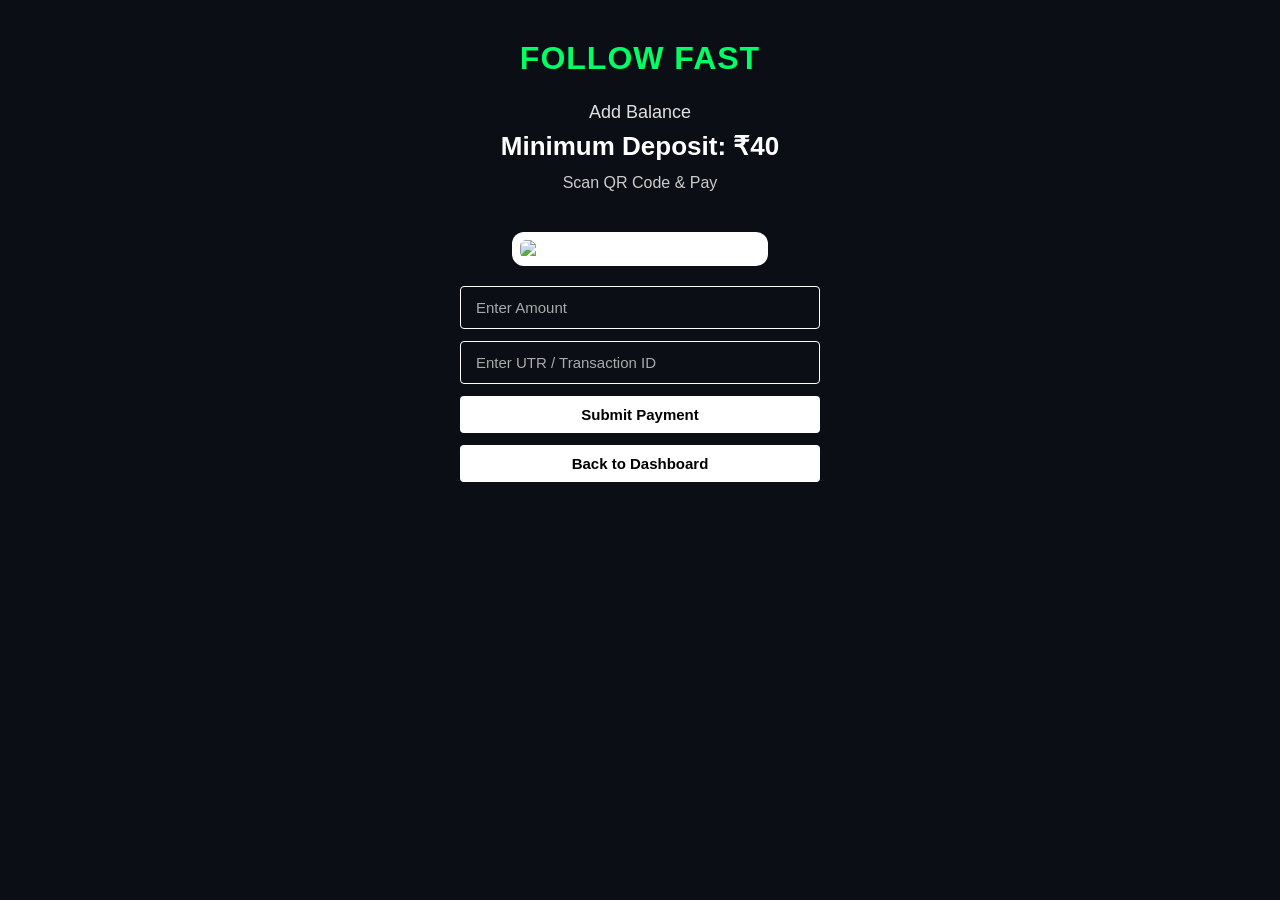
==== addbalance.html @ 1e9f38cb "Update addbalance.html" ====
<!DOCTYPE html>
<html lang="en">
<head>
  <meta charset="UTF-8">
  <meta name="viewport" content="width=device-width, initial-scale=1.0">
  <title>Add Balance - Follow Fast</title>
  <style>
    body {
      margin: 0;
      padding: 40px 20px;
      font-family: -apple-system, BlinkMacSystemFont, "Segoe UI", Roboto, Helvetica, Arial, sans-serif;
      background-color: #0b0e14;
      color: #ffffff;
      text-align: center;
    }
    .container {
      max-width: 360px;
      margin: 0 auto;
    }
    .brand-title {
      color: #00ff66;
      font-size: 32px;
      font-weight: 800;
      letter-spacing: 1px;
      margin-bottom: 25px;
    }
    .sub-title {
      font-size: 18px;
      color: #e0e0e0;
      margin-bottom: 8px;
    }
    .min-deposit {
      font-size: 26px;
      font-weight: bold;
      margin-top: 0;
      margin-bottom: 12px;
    }
    .scan-text {
      font-size: 16px;
      color: #cccccc;
      margin-bottom: 20px;
    }
    .qr-container {
      margin: 20px 0;
      background: #ffffff;
      padding: 8px;
      border-radius: 12px;
      display: inline-block;
    }
    .qr-image {
      width: 240px;
      height: auto;
      max-height: 280px;
      border-radius: 6px;
      object-fit: contain;
      display: block;
    }
    .input-box {
      width: 100%;
      padding: 12px 15px;
      margin-bottom: 12px;
      border: 1px solid #ffffff;
      border-radius: 4px;
      background: transparent;
      color: #ffffff;
      box-sizing: border-box;
      font-size: 15px;
      outline: none;
    }
    .input-box::placeholder {
      color: #aaaaaa;
    }
    .btn {
      width: 100%;
      padding: 10px;
      border: none;
      border-radius: 4px;
      background-color: #ffffff;
      color: #000000;
      font-weight: bold;
      font-size: 15px;
      cursor: pointer;
      box-sizing: border-box;
      text-decoration: none;
      display: block;
      margin-bottom: 12px;
    }
    #error-msg {
      color: #ff4d4d;
      font-size: 14px;
      font-weight: bold;
      margin-bottom: 12px;
      display: none;
    }
  </style>
</head>
<body>

  <div class="container">
    <div class="brand-title">FOLLOW FAST</div>
    <div class="sub-title">Add Balance</div>
    <div class="min-deposit">Minimum Deposit: ₹40</div>
    <div class="scan-text">Scan QR Code & Pay</div>

    <!-- Permanent Fixed QR Image -->
    <div class="qr-container">
      <img src="https://iili.io/J15Jv7p.jpg" alt="QR Code" class="qr-image">
    </div>

    <!-- Form Inputs -->
    <input type="number" id="amountInput" placeholder="Enter Amount" class="input-box">
    <input type="text" id="utrInput" placeholder="Enter UTR / Transaction ID" class="input-box">

    <!-- Red Error Message Show Box -->
    <div id="error-msg"></div>

    <!-- Action Buttons -->
    <button type="button" class="btn" onclick="processPayment()">Submit Payment</button>
    <a href="dashboard.html" class="btn">Back to Dashboard</a>
  </div>

  <script>
    function processPayment() {
      const amount = document.getElementById('amountInput').value.trim();
      const utr = document.getElementById('utrInput').value.trim();
      const errorMsg = document.getElementById('error-msg');

      if (!amount || amount < 40) {
        errorMsg.innerText = "Please enter a valid amount (Minimum ₹40).";
        errorMsg.style.display = "block";
        return;
      }

      if (!utr) {
        errorMsg.innerText = "Please enter UTR / Transaction ID.";
        errorMsg.style.display = "block";
        return;
      }

      errorMsg.innerText = "Wrong Transaction ID or Payment Not Received!";
      errorMsg.style.display = "block";
    }
  </script>

</body>
</html>
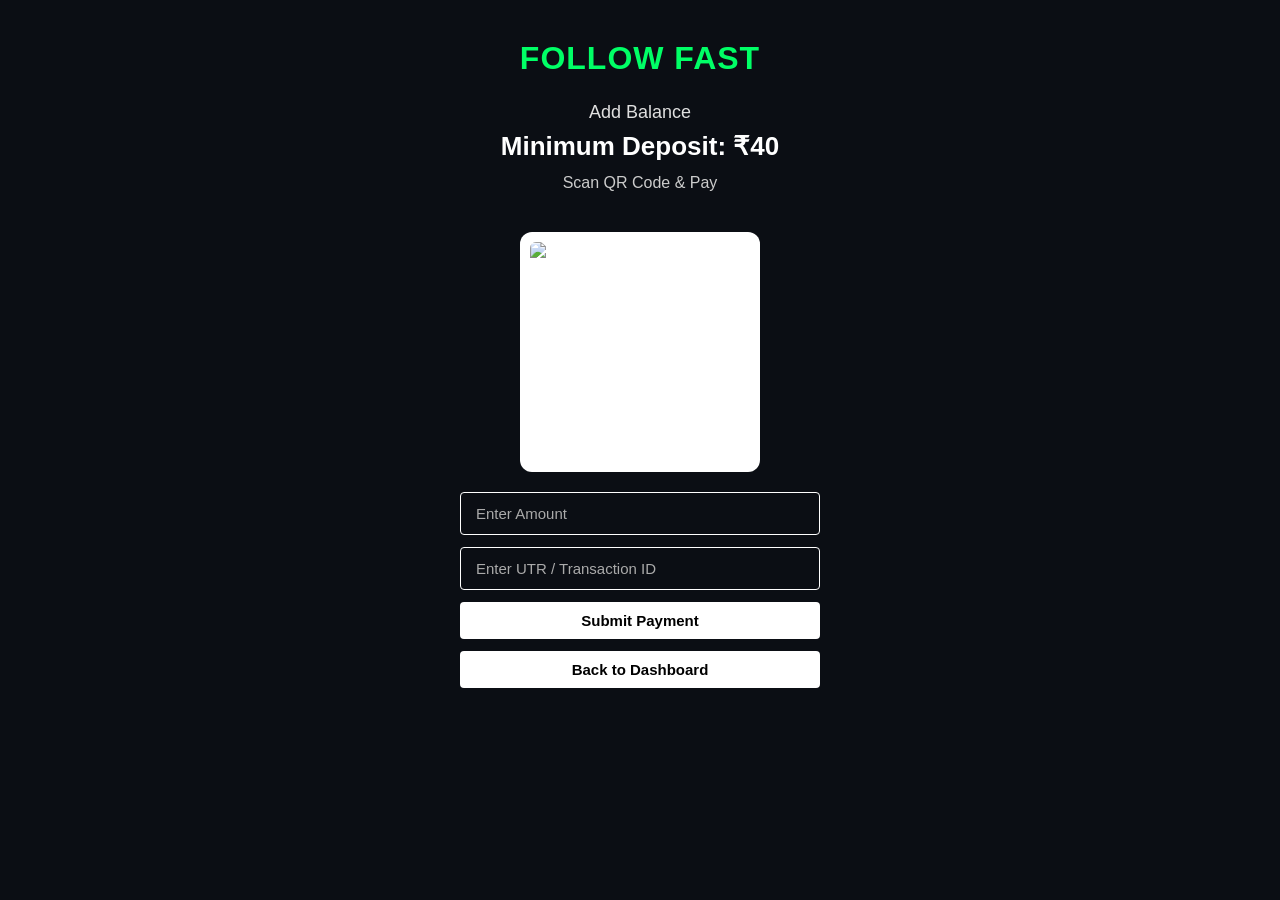
==== commit 5e5ca0b3: "Update addbalance.html" ====
--- a/addbalance.html
+++ b/addbalance.html
@@ -43,14 +43,13 @@
     .qr-container {
       margin: 20px 0;
       background: #ffffff;
-      padding: 8px;
+      padding: 10px;
       border-radius: 12px;
       display: inline-block;
     }
     .qr-image {
-      width: 240px;
-      height: auto;
-      max-height: 280px;
+      width: 220px;
+      height: 220px;
       border-radius: 6px;
       object-fit: contain;
       display: block;
@@ -102,7 +101,7 @@
     <div class="min-deposit">Minimum Deposit: ₹40</div>
     <div class="scan-text">Scan QR Code & Pay</div>
 
-    <!-- Permanent Fixed QR Image -->
+    <!-- QR Code Image -->
     <div class="qr-container">
       <img src="https://iili.io/J15Jv7p.jpg" alt="QR Code" class="qr-image">
     </div>
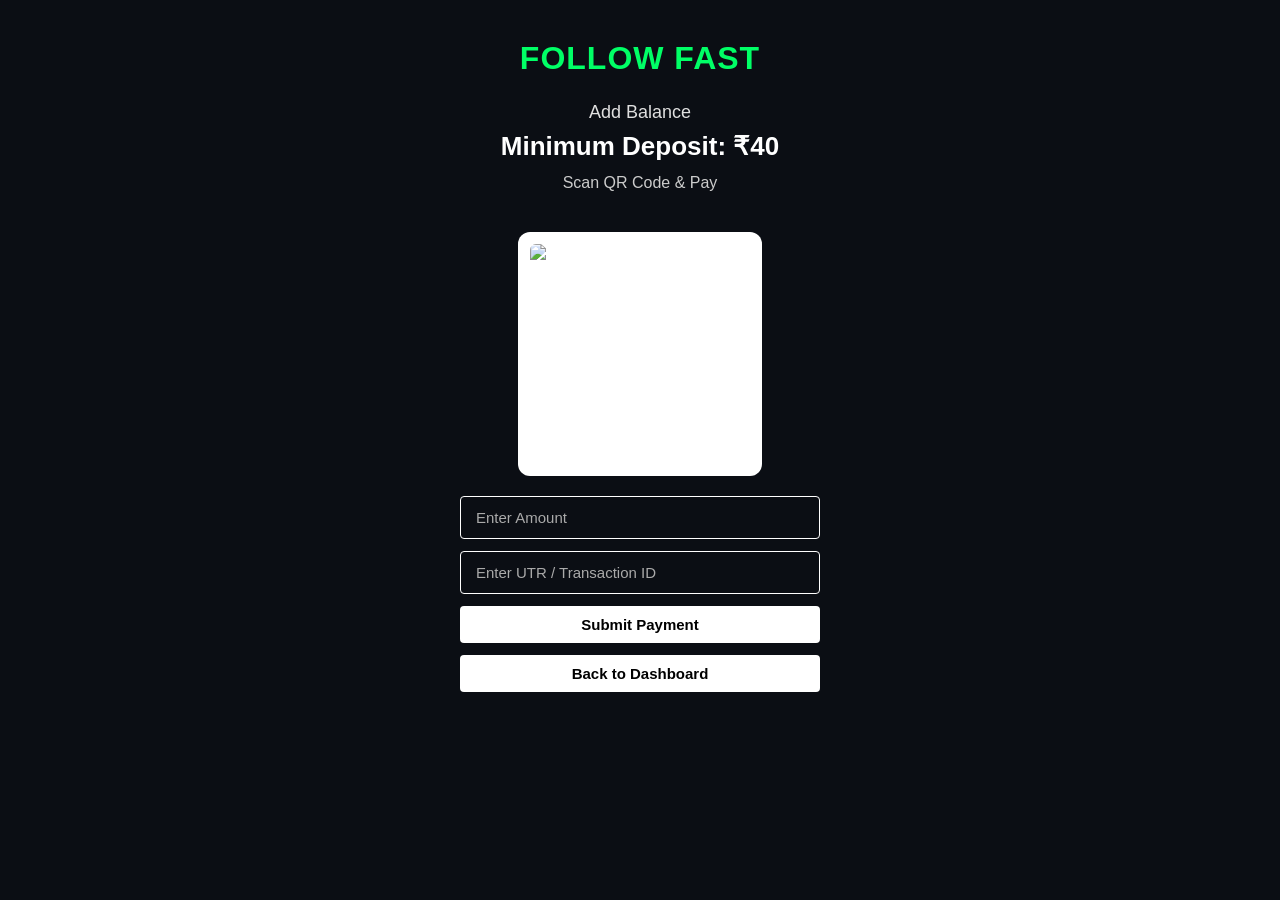
==== commit b0838a8d: "Update addbalance.html" ====
--- a/addbalance.html
+++ b/addbalance.html
@@ -43,7 +43,7 @@
     .qr-container {
       margin: 20px 0;
       background: #ffffff;
-      padding: 10px;
+      padding: 12px;
       border-radius: 12px;
       display: inline-block;
     }
@@ -101,9 +101,9 @@
     <div class="min-deposit">Minimum Deposit: ₹40</div>
     <div class="scan-text">Scan QR Code & Pay</div>
 
-    <!-- QR Code Image -->
+    <!-- Direct Auto-Generated UPI QR Code (No Broken Image Links) -->
     <div class="qr-container">
-      <img src="https://iili.io/J15Jv7p.jpg" alt="QR Code" class="qr-image">
+      <img id="upiQrCode" src="" alt="Payment QR Code" class="qr-image">
     </div>
 
     <!-- Form Inputs -->
@@ -119,6 +119,16 @@
   </div>
 
   <script>
+    // আপনার ইউপিআই আইডি এবং মার্চেন্ট নাম
+    const upiID = "akashbaidya6214@upi";
+    const merchantName = "Follow Fast";
+
+    // অটোমেটিক পারফেক্ট কিউআর কোড জেনারেটর লিংক
+    const upiString = `upi://pay?pa=${upiID}&pn=${encodeURIComponent(merchantName)}&cu=INR`;
+    const qrApiUrl = `https://api.qrserver.com/v1/create-qr-code/?size=250x250&data=${encodeURIComponent(upiString)}`;
+    
+    document.getElementById('upiQrCode').src = qrApiUrl;
+
     function processPayment() {
       const amount = document.getElementById('amountInput').value.trim();
       const utr = document.getElementById('utrInput').value.trim();
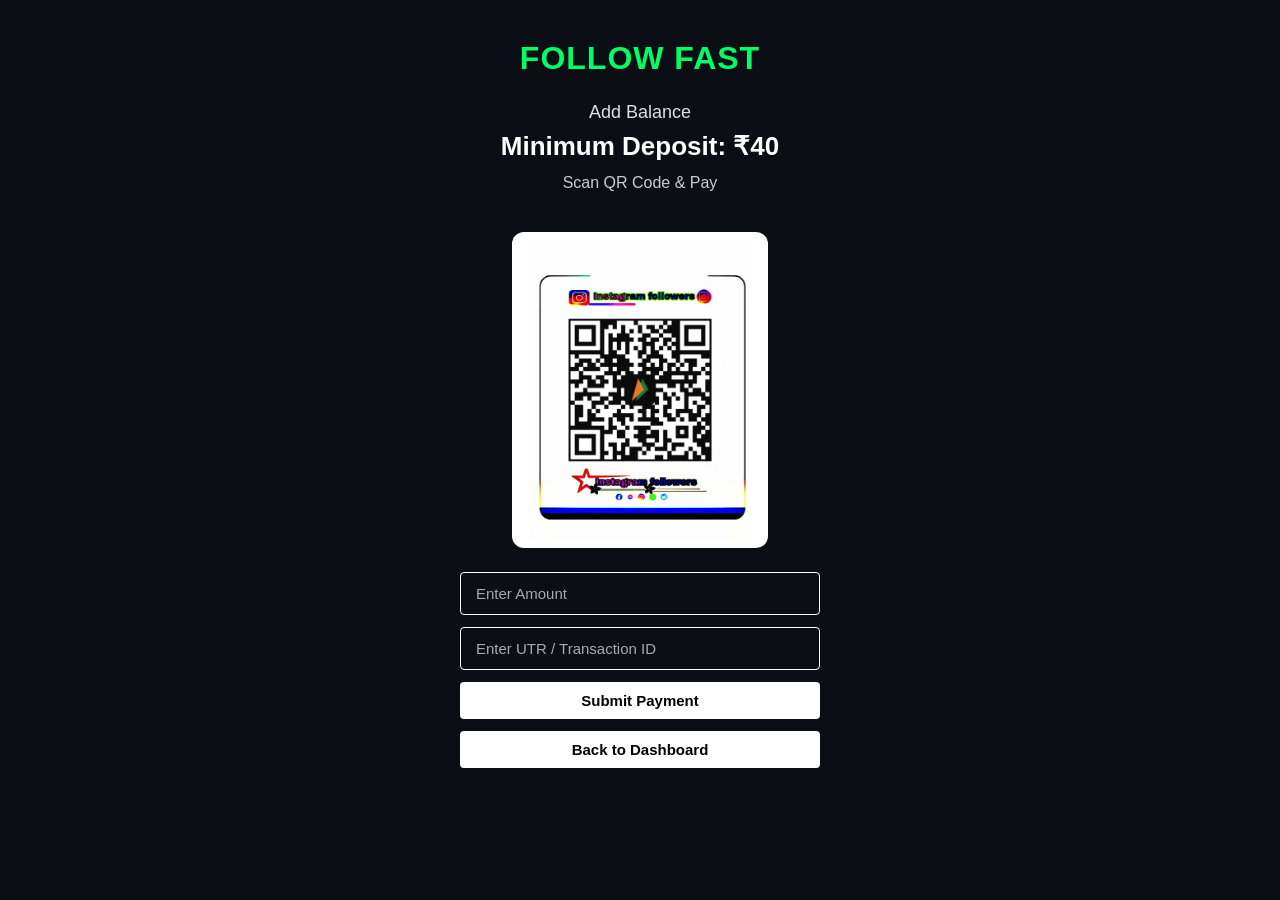
==== commit d0a4b7bd: "Update addbalance.html" ====
--- a/addbalance.html
+++ b/addbalance.html
@@ -43,13 +43,14 @@
     .qr-container {
       margin: 20px 0;
       background: #ffffff;
-      padding: 12px;
+      padding: 8px;
       border-radius: 12px;
       display: inline-block;
     }
     .qr-image {
-      width: 220px;
-      height: 220px;
+      width: 240px;
+      height: auto;
+      max-height: 300px;
       border-radius: 6px;
       object-fit: contain;
       display: block;
@@ -101,9 +102,9 @@
     <div class="min-deposit">Minimum Deposit: ₹40</div>
     <div class="scan-text">Scan QR Code & Pay</div>
 
-    <!-- Direct Auto-Generated UPI QR Code (No Broken Image Links) -->
+    <!-- Uploaded Image Name Linked Here -->
     <div class="qr-container">
-      <img id="upiQrCode" src="" alt="Payment QR Code" class="qr-image">
+      <img src="Picsart_26-10-29_11-45-42-102.jpg" alt="QR Code" class="qr-image">
     </div>
 
     <!-- Form Inputs -->
@@ -119,16 +120,6 @@
   </div>
 
   <script>
-    // আপনার ইউপিআই আইডি এবং মার্চেন্ট নাম
-    const upiID = "akashbaidya6214@upi";
-    const merchantName = "Follow Fast";
-
-    // অটোমেটিক পারফেক্ট কিউআর কোড জেনারেটর লিংক
-    const upiString = `upi://pay?pa=${upiID}&pn=${encodeURIComponent(merchantName)}&cu=INR`;
-    const qrApiUrl = `https://api.qrserver.com/v1/create-qr-code/?size=250x250&data=${encodeURIComponent(upiString)}`;
-    
-    document.getElementById('upiQrCode').src = qrApiUrl;
-
     function processPayment() {
       const amount = document.getElementById('amountInput').value.trim();
       const utr = document.getElementById('utrInput').value.trim();
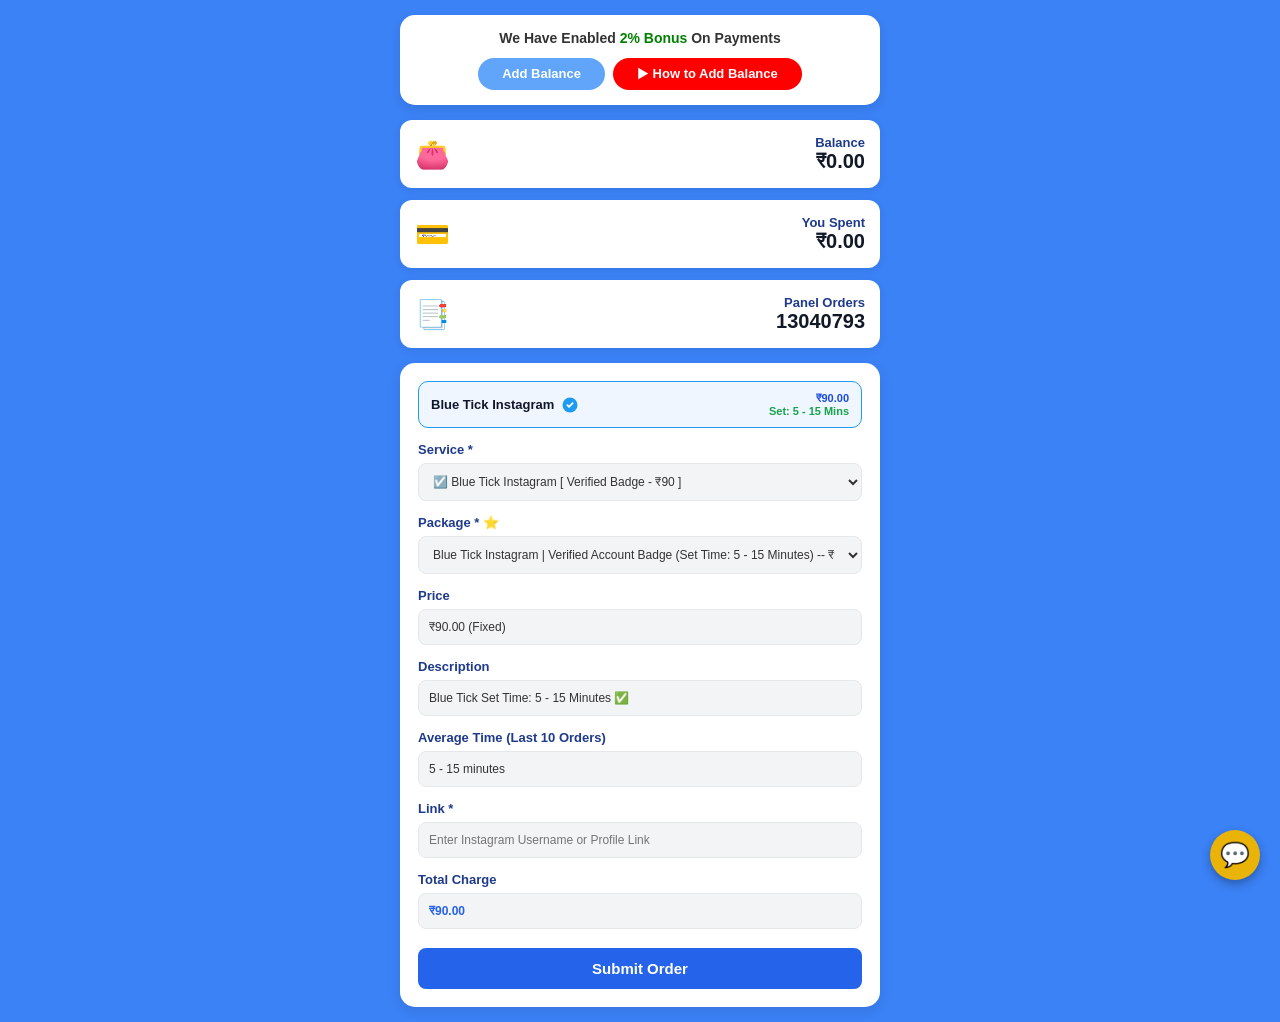
==== commit d7fe65b6: "Update addbalance.html" ====
--- a/addbalance.html
+++ b/addbalance.html
@@ -1,145 +1,452 @@
 <!DOCTYPE html>
-<html lang="en">
+<html lang="bn">
 <head>
   <meta charset="UTF-8">
   <meta name="viewport" content="width=device-width, initial-scale=1.0">
-  <title>Add Balance - Follow Fast</title>
+  <title>Follow Fast - Dashboard</title>
   <style>
+    * {
+      margin: 0;
+      padding: 0;
+      box-sizing: border-box;
+      font-family: Arial, sans-serif;
+    }
+
     body {
-      margin: 0;
-      padding: 40px 20px;
-      font-family: -apple-system, BlinkMacSystemFont, "Segoe UI", Roboto, Helvetica, Arial, sans-serif;
-      background-color: #0b0e14;
-      color: #ffffff;
+      background-color: #3b82f6;
+      padding: 15px;
+      color: #333;
+    }
+
+    .container {
+      max-width: 480px;
+      margin: 0 auto;
+    }
+
+    /* Top Banner Card */
+    .banner-card {
+      background: #ffffff;
+      padding: 15px;
+      border-radius: 15px;
       text-align: center;
-    }
-    .container {
-      max-width: 360px;
-      margin: 0 auto;
-    }
-    .brand-title {
-      color: #00ff66;
-      font-size: 32px;
-      font-weight: 800;
-      letter-spacing: 1px;
-      margin-bottom: 25px;
-    }
-    .sub-title {
-      font-size: 18px;
-      color: #e0e0e0;
-      margin-bottom: 8px;
-    }
-    .min-deposit {
-      font-size: 26px;
-      font-weight: bold;
-      margin-top: 0;
+      margin-bottom: 15px;
+      box-shadow: 0 4px 10px rgba(0,0,0,0.1);
+    }
+
+    .banner-card h4 {
+      font-size: 14px;
       margin-bottom: 12px;
     }
-    .scan-text {
-      font-size: 16px;
-      color: #cccccc;
-      margin-bottom: 20px;
-    }
-    .qr-container {
-      margin: 20px 0;
+
+    .btn-group {
+      display: flex;
+      justify-content: center;
+    }
+
+    .top-btn {
+      background: #60a5fa;
+      color: white;
+      text-decoration: none;
+      padding: 8px 24px;
+      border-radius: 20px;
+      font-size: 13px;
+      font-weight: bold;
+    }
+
+    /* Info Cards */
+    .info-card {
       background: #ffffff;
-      padding: 8px;
+      padding: 15px;
       border-radius: 12px;
-      display: inline-block;
-    }
-    .qr-image {
-      width: 240px;
-      height: auto;
-      max-height: 300px;
-      border-radius: 6px;
-      object-fit: contain;
+      margin-bottom: 12px;
+      display: flex;
+      justify-content: space-between;
+      align-items: center;
+      box-shadow: 0 2px 8px rgba(0,0,0,0.08);
+    }
+
+    .info-card .icon {
+      font-size: 28px;
+    }
+
+    .info-card .details {
+      text-align: right;
+    }
+
+    .info-card .details p {
+      font-size: 13px;
+      color: #1e3a8a;
+      font-weight: bold;
+    }
+
+    .info-card .details h2 {
+      font-size: 20px;
+      color: #111827;
+    }
+
+    /* Blue Tick Highlight Box */
+    .bluetick-quick-box {
+      display: flex;
+      align-items: center;
+      justify-content: space-between;
+      background: #eff6ff;
+      border: 1.5px solid #1d9bf0;
+      border-radius: 10px;
+      padding: 10px 12px;
+      margin-bottom: 14px;
+      cursor: pointer;
+    }
+
+    .bluetick-left {
+      display: flex;
+      align-items: center;
+      gap: 7px;
+      font-size: 13px;
+      font-weight: bold;
+      color: #0f172a;
+    }
+
+    .bluetick-svg {
+      width: 18px;
+      height: 18px;
+      flex-shrink: 0;
+    }
+
+    .bluetick-meta {
+      text-align: right;
+      font-size: 11px;
+      font-weight: bold;
+      color: #1d4ed8;
+    }
+
+    /* Main Order Card */
+    .order-box {
+      background: #ffffff;
+      padding: 18px;
+      border-radius: 15px;
+      box-shadow: 0 4px 12px rgba(0,0,0,0.1);
+      margin-top: 15px;
+    }
+
+    .form-group {
+      margin-bottom: 14px;
+    }
+
+    .form-group label {
       display: block;
-    }
-    .input-box {
-      width: 100%;
-      padding: 12px 15px;
-      margin-bottom: 12px;
-      border: 1px solid #ffffff;
-      border-radius: 4px;
-      background: transparent;
-      color: #ffffff;
-      box-sizing: border-box;
-      font-size: 15px;
-      outline: none;
-    }
-    .input-box::placeholder {
-      color: #aaaaaa;
-    }
-    .btn {
+      font-size: 13px;
+      font-weight: bold;
+      color: #1e3a8a;
+      margin-bottom: 6px;
+    }
+
+    .form-group input, .form-group select, .form-group textarea {
       width: 100%;
       padding: 10px;
+      border: 1px solid #e5e7eb;
+      background: #f3f4f6;
+      border-radius: 8px;
+      font-size: 12px;
+      outline: none;
+      color: #333;
+    }
+
+    .submit-btn {
+      width: 100%;
+      background: #2563eb;
+      color: white;
       border: none;
-      border-radius: 4px;
-      background-color: #ffffff;
-      color: #000000;
+      padding: 12px;
+      border-radius: 8px;
       font-weight: bold;
       font-size: 15px;
       cursor: pointer;
-      box-sizing: border-box;
+      margin-top: 5px;
+    }
+
+    .whatsapp-float {
+      position: fixed;
+      bottom: 20px;
+      right: 20px;
+      background: #eab308;
+      width: 50px;
+      height: 50px;
+      border-radius: 50%;
+      display: flex;
+      align-items: center;
+      justify-content: center;
+      font-size: 24px;
+      box-shadow: 0 4px 10px rgba(0,0,0,0.3);
       text-decoration: none;
-      display: block;
-      margin-bottom: 12px;
-    }
-    #error-msg {
-      color: #ff4d4d;
-      font-size: 14px;
-      font-weight: bold;
-      margin-bottom: 12px;
-      display: none;
     }
   </style>
 </head>
 <body>
 
   <div class="container">
-    <div class="brand-title">FOLLOW FAST</div>
-    <div class="sub-title">Add Balance</div>
-    <div class="min-deposit">Minimum Deposit: ₹40</div>
-    <div class="scan-text">Scan QR Code & Pay</div>
-
-    <!-- Uploaded Image Name Linked Here -->
-    <div class="qr-container">
-      <img src="Picsart_26-10-29_11-45-42-102.jpg" alt="QR Code" class="qr-image">
+    
+    <!-- Header Bonus Banner -->
+    <div class="banner-card">
+      <h4>We Have Enabled <span style="color: green;">2% Bonus</span> On Payments</h4>
+      <div class="btn-group" style="display: flex; gap: 8px; justify-content: center; flex-wrap: wrap;">
+        <a href="addbalance.html" class="top-btn">Add Balance</a>
+        <a href="https://youtube.com/shorts/wUjOodaSC9I?si=Buo82z5V7THWX-mg" target="_blank" class="top-btn" style="background-color: #ff0000;">▶ How to Add Balance</a>
+      </div>
     </div>
 
-    <!-- Form Inputs -->
-    <input type="number" id="amountInput" placeholder="Enter Amount" class="input-box">
-    <input type="text" id="utrInput" placeholder="Enter UTR / Transaction ID" class="input-box">
-
-    <!-- Red Error Message Show Box -->
-    <div id="error-msg"></div>
-
-    <!-- Action Buttons -->
-    <button type="button" class="btn" onclick="processPayment()">Submit Payment</button>
-    <a href="dashboard.html" class="btn">Back to Dashboard</a>
+    <!-- Balance & Stats Cards -->
+    <div class="info-card">
+      <div class="icon">👛</div>
+      <div class="details">
+        <p>Balance</p>
+        <h2 id="user-balance">₹0.00</h2>
+      </div>
+    </div>
+
+    <div class="info-card">
+      <div class="icon">💳</div>
+      <div class="details">
+        <p>You Spent</p>
+        <h2 id="user-spent">₹0.00</h2>
+      </div>
+    </div>
+
+    <div class="info-card">
+      <div class="icon">📑</div>
+      <div class="details">
+        <p>Panel Orders</p>
+        <h2>13040793</h2>
+      </div>
+    </div>
+
+    <!-- Order Form -->
+    <div class="order-box">
+
+      <!-- Blue Tick Instagram Badge Box (Click to select Blue Tick) -->
+      <div class="bluetick-quick-box" onclick="selectBlueTick()">
+        <div class="bluetick-left">
+          <span>Blue Tick Instagram</span>
+          <svg class="bluetick-svg" viewBox="0 0 24 24" aria-hidden="true">
+            <circle cx="12" cy="12" r="10" fill="#1d9bf0"></circle>
+            <path d="M8.5 12.3l2.2 2.2 4.8-5" fill="none" stroke="#ffffff" stroke-width="2.4" stroke-linecap="round" stroke-linejoin="round"></path>
+          </svg>
+        </div>
+        <div class="bluetick-meta">
+          <div>₹90.00</div>
+          <div style="color: #16a34a;">Set: 5 - 15 Mins</div>
+        </div>
+      </div>
+      
+      <!-- Category/Service Selection -->
+      <div class="form-group">
+        <label>Service *</label>
+        <select id="categorySelect" onchange="updatePackages()">
+          <option value="ig_bluetick">☑️ Blue Tick Instagram [ Verified Badge - ₹90 ]</option>
+          <option value="ig_indian">📷 Instagram Followers [ 🇮🇳 100% Indian Permanent - Special Offer ]</option>
+          <option value="ig_views">📷 Instagram Views [ Fast Working ] updated</option>
+          <option value="ig_likes">📷 Instagram Likes [ Cheapest ] NEW</option>
+          <option value="yt_subscribers">▶️ YouTube Subscribers [ High Speed - Best Offer ]</option>
+          <option value="yt_views">▶️ YouTube Views & Likes</option>
+          <option value="fb_services">📘 Facebook Followers & Likes</option>
+        </select>
+      </div>
+
+      <!-- Package Selection -->
+      <div class="form-group">
+        <label>Package * ⭐</label>
+        <select id="packageSelect" onchange="calculatePrice()">
+          <!-- Dynamic Options Will Appear Here -->
+        </select>
+      </div>
+
+      <!-- Price Rate -->
+      <div class="form-group">
+        <label>Price</label>
+        <input type="text" id="priceRate" readonly>
+      </div>
+
+      <!-- Description -->
+      <div class="form-group">
+        <label>Description</label>
+        <input type="text" id="serviceDesc" readonly value="Start - Instant - High Speed ⚡">
+      </div>
+
+      <!-- Average Time -->
+      <div class="form-group">
+        <label>Average Time (Last 10 Orders)</label>
+        <input type="text" id="avgTimeInput" value="5 - 15 minutes" readonly>
+      </div>
+
+      <!-- Target Link Input -->
+      <div class="form-group">
+        <label>Link *</label>
+        <input type="text" id="targetLink" placeholder="Account / Post / Channel Link Must be Public">
+      </div>
+
+      <!-- Quantity Input (Automatically hidden for Blue Tick Instagram) -->
+      <div class="form-group" id="quantityGroup">
+        <label>Quantity *</label>
+        <input type="number" id="quantityInput" placeholder="Enter Quantity" min="10" oninput="calculatePrice()">
+        <small style="font-size: 10px; color: #666; display: block; margin-top: 3px;">Min: 10 - Max: 1000000</small>
+      </div>
+
+      <!-- Total Charge Output -->
+      <div class="form-group">
+        <label>Total Charge</label>
+        <input type="text" id="totalCharge" value="₹90.00" readonly style="font-weight: bold; color: #2563eb;">
+      </div>
+
+      <button class="submit-btn" onclick="placeOrder()">Submit Order</button>
+
+    </div>
+
   </div>
 
+  <a href="https://wa.me/919748586056" class="whatsapp-float" target="_blank">💬</a>
+
   <script>
-    function processPayment() {
-      const amount = document.getElementById('amountInput').value.trim();
-      const utr = document.getElementById('utrInput').value.trim();
-      const errorMsg = document.getElementById('error-msg');
-
-      if (!amount || amount < 40) {
-        errorMsg.innerText = "Please enter a valid amount (Minimum ₹40).";
-        errorMsg.style.display = "block";
+    let userData = JSON.parse(localStorage.getItem("smm_user")) || { name: "User", balance: 0.00, spent: 0.00 };
+    let orderHistory = JSON.parse(localStorage.getItem("smm_orders")) || [];
+
+    const serviceData = {
+      ig_bluetick: [
+        { id: "9001", name: "Blue Tick Instagram | Verified Account Badge (Set Time: 5 - 15 Minutes)", rate: 90.00 }
+      ],
+      ig_indian: [
+        { id: "3968", name: "ID:3968 Instagram Followers | Max 10K | Premium Indian 🇮🇳 | Permanent", rate: 20.00 },
+        { id: "3969", name: "ID:3969 Instagram Followers | Max 50K | Real Indian 🇮🇳 | Non Drop", rate: 20.00 }
+      ],
+      ig_views: [
+        { id: "2901", name: "ID:2901 Instagram Video Views | Instant | Ultrafast ⚡", rate: 0.24 },
+        { id: "2489", name: "ID:2489 Instagram Video Views | All Link | Instant ⚡🔥", rate: 0.24 }
+      ],
+      ig_likes: [
+        { id: "7682", name: "ID:7682 IG Likes | HQ Quality | Non Drop | Instant", rate: 4.15 },
+        { id: "3293", name: "ID:3293 Instagram Likes | Max 5M | 100K+/Day", rate: 4.63 }
+      ],
+      yt_subscribers: [
+        { id: "5002", name: "ID:5002 YouTube Subscribers | Non Drop | Real Active Accounts | Speed 500-1K/Day", rate: 25.00 },
+        { id: "5005", name: "ID:5005 YouTube Subscribers | Instant Start | 100% Refill Guaranteed", rate: 25.00 }
+      ],
+      yt_views: [
+        { id: "5001", name: "ID:5001 YouTube Views | High Retention | Speed 10K/Day", rate: 50.00 },
+        { id: "5003", name: "ID:5003 YouTube Likes | Instant Start | Non Drop", rate: 30.00 }
+      ],
+      fb_services: [
+        { id: "6001", name: "ID:6001 Facebook Profile / Page Followers | Real Indian Accounts", rate: 35.00 },
+        { id: "6002", name: "ID:6002 Facebook Post Likes | Instant Start", rate: 20.00 }
+      ]
+    };
+
+    function selectBlueTick() {
+      document.getElementById("categorySelect").value = "ig_bluetick";
+      updatePackages();
+    }
+
+    function updateDashboardUI() {
+      document.getElementById("user-balance").innerText = `₹${(userData.balance || 0).toFixed(2)}`;
+      document.getElementById("user-spent").innerText = `₹${(userData.spent || 0).toFixed(2)}`;
+    }
+
+    function updatePackages() {
+      const category = document.getElementById("categorySelect").value;
+      const packageSelect = document.getElementById("packageSelect");
+      const quantityGroup = document.getElementById("quantityGroup");
+      const avgTimeInput = document.getElementById("avgTimeInput");
+      const serviceDesc = document.getElementById("serviceDesc");
+      const targetLink = document.getElementById("targetLink");
+      
+      packageSelect.innerHTML = "";
+      
+      if (serviceData[category]) {
+        serviceData[category].forEach(pkg => {
+          const option = document.createElement("option");
+          option.value = pkg.rate;
+          option.setAttribute("data-name", pkg.name);
+          if (category === "ig_bluetick") {
+            option.textContent = `${pkg.name} -- ₹${pkg.rate.toFixed(2)}`;
+          } else {
+            option.textContent = `${pkg.name} -- ₹${pkg.rate.toFixed(2)} per 1000`;
+          }
+          packageSelect.appendChild(option);
+        });
+      }
+
+      if (category === "ig_bluetick") {
+        quantityGroup.style.display = "none";
+        avgTimeInput.value = "5 - 15 minutes";
+        serviceDesc.value = "Blue Tick Set Time: 5 - 15 Minutes ✅";
+        targetLink.placeholder = "Enter Instagram Username or Profile Link";
+      } else {
+        quantityGroup.style.display = "block";
+        avgTimeInput.value = "10 minutes";
+        serviceDesc.value = "Start - Instant - High Speed ⚡";
+        targetLink.placeholder = "Account / Post / Channel Link Must be Public";
+      }
+
+      calculatePrice();
+    }
+
+    function calculatePrice() {
+      const category = document.getElementById("categorySelect").value;
+      const packageSelect = document.getElementById("packageSelect");
+      const rate = parseFloat(packageSelect.value) || 0;
+
+      if (category === "ig_bluetick") {
+        document.getElementById("priceRate").value = `₹${rate.toFixed(2)} (Fixed)`;
+        document.getElementById("totalCharge").value = `₹${rate.toFixed(2)}`;
         return;
       }
 
-      if (!utr) {
-        errorMsg.innerText = "Please enter UTR / Transaction ID.";
-        errorMsg.style.display = "block";
-        return;
+      const qty = parseInt(document.getElementById("quantityInput").value) || 0;
+      document.getElementById("priceRate").value = `₹${rate.toFixed(2)} per 1000`;
+      
+      const total = (rate * qty) / 1000;
+      document.getElementById("totalCharge").value = `₹${total.toFixed(2)}`;
+    }
+
+    function placeOrder() {
+      const category = document.getElementById("categorySelect").value;
+      const packageSelect = document.getElementById("packageSelect");
+      const selectedOption = packageSelect.options[packageSelect.selectedIndex];
+      const linkInput = document.getElementById("targetLink").value.trim();
+      const qtyInput = parseInt(document.getElementById("quantityInput").value) || 0;
+      
+      if (!selectedOption) return alert("দয়া করে সার্ভিস নির্বাচন করুন!");
+      if (!linkInput) return alert("দয়া করে Instagram Username বা লিঙ্ক দিন!");
+      if (category !== "ig_bluetick" && qtyInput <= 0) {
+        return alert("দয়া করে সঠিক পরিমাণ (Quantity) লিখুন!");
       }
 
-      errorMsg.innerText = "Wrong Transaction ID or Payment Not Received!";
-      errorMsg.style.display = "block";
-    }
+      const serviceName = selectedOption.getAttribute("data-name");
+      const totalCharge = parseFloat(document.getElementById("totalCharge").value.replace("₹", "")) || 0;
+
+      if (userData.balance < totalCharge) {
+        return alert("আপনার অ্যাকাউন্টে পর্যাপ্ত ব্যালেন্স নেই! Add Balance করুন।");
+      }
+
+      userData.balance -= totalCharge;
+      userData.spent = (userData.spent || 0) + totalCharge;
+      localStorage.setItem("smm_user", JSON.stringify(userData));
+
+      const newOrder = {
+        id: Math.floor(100000 + Math.random() * 900000),
+        service: serviceName,
+        charge: totalCharge.toFixed(2),
+        status: "Pending"
+      };
+
+      orderHistory.unshift(newOrder);
+      localStorage.setItem("smm_orders", JSON.stringify(orderHistory));
+
+      updateDashboardUI();
+      alert(`অর্ডার সফল হয়েছে! Order ID: #${newOrder.id}`);
+    }
+
+    window.onload = function() {
+      updateDashboardUI();
+      updatePackages();
+    };
   </script>
 
 </body>
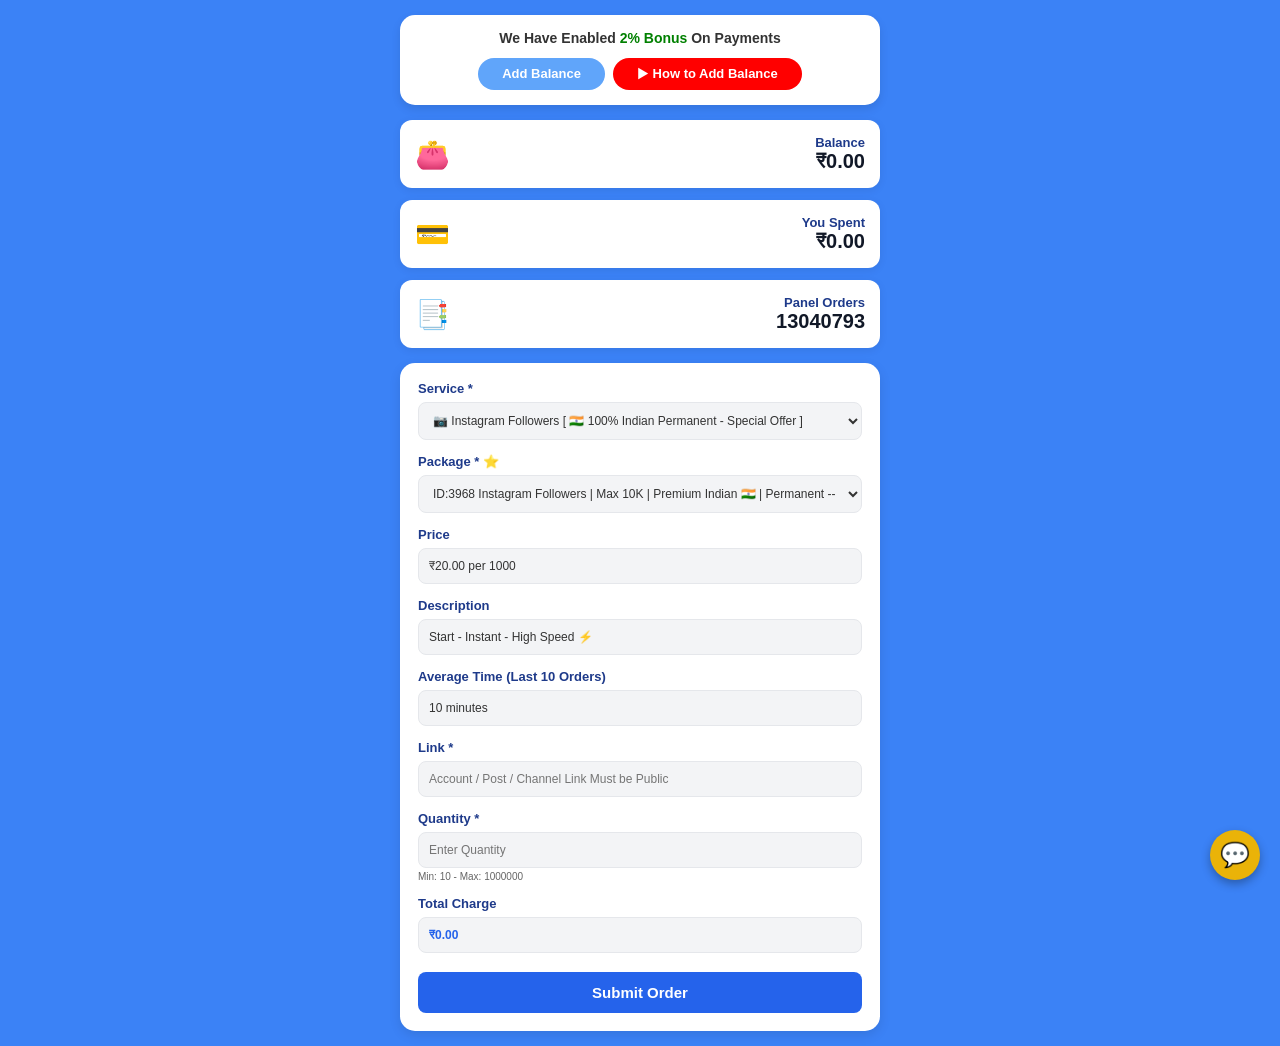
==== commit aa0ce1ca: "Update addbalance.html" ====
--- a/addbalance.html
+++ b/addbalance.html
@@ -82,41 +82,6 @@
     .info-card .details h2 {
       font-size: 20px;
       color: #111827;
-    }
-
-    /* Blue Tick Highlight Box */
-    .bluetick-quick-box {
-      display: flex;
-      align-items: center;
-      justify-content: space-between;
-      background: #eff6ff;
-      border: 1.5px solid #1d9bf0;
-      border-radius: 10px;
-      padding: 10px 12px;
-      margin-bottom: 14px;
-      cursor: pointer;
-    }
-
-    .bluetick-left {
-      display: flex;
-      align-items: center;
-      gap: 7px;
-      font-size: 13px;
-      font-weight: bold;
-      color: #0f172a;
-    }
-
-    .bluetick-svg {
-      width: 18px;
-      height: 18px;
-      flex-shrink: 0;
-    }
-
-    .bluetick-meta {
-      text-align: right;
-      font-size: 11px;
-      font-weight: bold;
-      color: #1d4ed8;
     }
 
     /* Main Order Card */
@@ -189,9 +154,10 @@
     <div class="banner-card">
       <h4>We Have Enabled <span style="color: green;">2% Bonus</span> On Payments</h4>
       <div class="btn-group" style="display: flex; gap: 8px; justify-content: center; flex-wrap: wrap;">
-        <a href="addbalance.html" class="top-btn">Add Balance</a>
-        <a href="https://youtube.com/shorts/wUjOodaSC9I?si=Buo82z5V7THWX-mg" target="_blank" class="top-btn" style="background-color: #ff0000;">▶ How to Add Balance</a>
-      </div>
+  <a href="addbalance.html" class="top-btn">Add Balance</a>
+  <a href="https://youtube.com/shorts/wUjOodaSC9I?si=Buo82z5V7THWX-mg" target="_blank" class="top-btn" style="background-color: #ff0000;">▶ How to Add Balance</a>
+</div>
+
     </div>
 
     <!-- Balance & Stats Cards -->
@@ -221,27 +187,11 @@
 
     <!-- Order Form -->
     <div class="order-box">
-
-      <!-- Blue Tick Instagram Badge Box (Click to select Blue Tick) -->
-      <div class="bluetick-quick-box" onclick="selectBlueTick()">
-        <div class="bluetick-left">
-          <span>Blue Tick Instagram</span>
-          <svg class="bluetick-svg" viewBox="0 0 24 24" aria-hidden="true">
-            <circle cx="12" cy="12" r="10" fill="#1d9bf0"></circle>
-            <path d="M8.5 12.3l2.2 2.2 4.8-5" fill="none" stroke="#ffffff" stroke-width="2.4" stroke-linecap="round" stroke-linejoin="round"></path>
-          </svg>
-        </div>
-        <div class="bluetick-meta">
-          <div>₹90.00</div>
-          <div style="color: #16a34a;">Set: 5 - 15 Mins</div>
-        </div>
-      </div>
       
       <!-- Category/Service Selection -->
       <div class="form-group">
         <label>Service *</label>
         <select id="categorySelect" onchange="updatePackages()">
-          <option value="ig_bluetick">☑️ Blue Tick Instagram [ Verified Badge - ₹90 ]</option>
           <option value="ig_indian">📷 Instagram Followers [ 🇮🇳 100% Indian Permanent - Special Offer ]</option>
           <option value="ig_views">📷 Instagram Views [ Fast Working ] updated</option>
           <option value="ig_likes">📷 Instagram Likes [ Cheapest ] NEW</option>
@@ -274,7 +224,7 @@
       <!-- Average Time -->
       <div class="form-group">
         <label>Average Time (Last 10 Orders)</label>
-        <input type="text" id="avgTimeInput" value="5 - 15 minutes" readonly>
+        <input type="text" value="10 minutes" readonly>
       </div>
 
       <!-- Target Link Input -->
@@ -283,8 +233,8 @@
         <input type="text" id="targetLink" placeholder="Account / Post / Channel Link Must be Public">
       </div>
 
-      <!-- Quantity Input (Automatically hidden for Blue Tick Instagram) -->
-      <div class="form-group" id="quantityGroup">
+      <!-- Quantity Input -->
+      <div class="form-group">
         <label>Quantity *</label>
         <input type="number" id="quantityInput" placeholder="Enter Quantity" min="10" oninput="calculatePrice()">
         <small style="font-size: 10px; color: #666; display: block; margin-top: 3px;">Min: 10 - Max: 1000000</small>
@@ -293,7 +243,7 @@
       <!-- Total Charge Output -->
       <div class="form-group">
         <label>Total Charge</label>
-        <input type="text" id="totalCharge" value="₹90.00" readonly style="font-weight: bold; color: #2563eb;">
+        <input type="text" id="totalCharge" value="₹0.00" readonly style="font-weight: bold; color: #2563eb;">
       </div>
 
       <button class="submit-btn" onclick="placeOrder()">Submit Order</button>
@@ -309,9 +259,6 @@
     let orderHistory = JSON.parse(localStorage.getItem("smm_orders")) || [];
 
     const serviceData = {
-      ig_bluetick: [
-        { id: "9001", name: "Blue Tick Instagram | Verified Account Badge (Set Time: 5 - 15 Minutes)", rate: 90.00 }
-      ],
       ig_indian: [
         { id: "3968", name: "ID:3968 Instagram Followers | Max 10K | Premium Indian 🇮🇳 | Permanent", rate: 20.00 },
         { id: "3969", name: "ID:3969 Instagram Followers | Max 50K | Real Indian 🇮🇳 | Non Drop", rate: 20.00 }
@@ -338,11 +285,6 @@
       ]
     };
 
-    function selectBlueTick() {
-      document.getElementById("categorySelect").value = "ig_bluetick";
-      updatePackages();
-    }
-
     function updateDashboardUI() {
       document.getElementById("user-balance").innerText = `₹${(userData.balance || 0).toFixed(2)}`;
       document.getElementById("user-spent").innerText = `₹${(userData.spent || 0).toFixed(2)}`;
@@ -351,54 +293,27 @@
     function updatePackages() {
       const category = document.getElementById("categorySelect").value;
       const packageSelect = document.getElementById("packageSelect");
-      const quantityGroup = document.getElementById("quantityGroup");
-      const avgTimeInput = document.getElementById("avgTimeInput");
-      const serviceDesc = document.getElementById("serviceDesc");
-      const targetLink = document.getElementById("targetLink");
       
       packageSelect.innerHTML = "";
       
-      if (serviceData[category]) {
+      if(serviceData[category]) {
         serviceData[category].forEach(pkg => {
           const option = document.createElement("option");
           option.value = pkg.rate;
           option.setAttribute("data-name", pkg.name);
-          if (category === "ig_bluetick") {
-            option.textContent = `${pkg.name} -- ₹${pkg.rate.toFixed(2)}`;
-          } else {
-            option.textContent = `${pkg.name} -- ₹${pkg.rate.toFixed(2)} per 1000`;
-          }
+          option.textContent = `${pkg.name} -- ₹${pkg.rate.toFixed(2)} per 1000`;
           packageSelect.appendChild(option);
         });
       }
 
-      if (category === "ig_bluetick") {
-        quantityGroup.style.display = "none";
-        avgTimeInput.value = "5 - 15 minutes";
-        serviceDesc.value = "Blue Tick Set Time: 5 - 15 Minutes ✅";
-        targetLink.placeholder = "Enter Instagram Username or Profile Link";
-      } else {
-        quantityGroup.style.display = "block";
-        avgTimeInput.value = "10 minutes";
-        serviceDesc.value = "Start - Instant - High Speed ⚡";
-        targetLink.placeholder = "Account / Post / Channel Link Must be Public";
-      }
-
       calculatePrice();
     }
 
     function calculatePrice() {
-      const category = document.getElementById("categorySelect").value;
       const packageSelect = document.getElementById("packageSelect");
       const rate = parseFloat(packageSelect.value) || 0;
-
-      if (category === "ig_bluetick") {
-        document.getElementById("priceRate").value = `₹${rate.toFixed(2)} (Fixed)`;
-        document.getElementById("totalCharge").value = `₹${rate.toFixed(2)}`;
-        return;
-      }
-
       const qty = parseInt(document.getElementById("quantityInput").value) || 0;
+
       document.getElementById("priceRate").value = `₹${rate.toFixed(2)} per 1000`;
       
       const total = (rate * qty) / 1000;
@@ -406,17 +321,14 @@
     }
 
     function placeOrder() {
-      const category = document.getElementById("categorySelect").value;
       const packageSelect = document.getElementById("packageSelect");
       const selectedOption = packageSelect.options[packageSelect.selectedIndex];
-      const linkInput = document.getElementById("targetLink").value.trim();
+      const linkInput = document.getElementById("targetLink").value;
       const qtyInput = parseInt(document.getElementById("quantityInput").value) || 0;
       
       if (!selectedOption) return alert("দয়া করে সার্ভিস নির্বাচন করুন!");
-      if (!linkInput) return alert("দয়া করে Instagram Username বা লিঙ্ক দিন!");
-      if (category !== "ig_bluetick" && qtyInput <= 0) {
-        return alert("দয়া করে সঠিক পরিমাণ (Quantity) লিখুন!");
-      }
+      if (!linkInput) return alert("দয়া করে লিঙ্ক দিন!");
+      if (qtyInput <= 0) return alert("দয়া করে সঠিক পরিমাণ (Quantity) লিখুন!");
 
       const serviceName = selectedOption.getAttribute("data-name");
       const totalCharge = parseFloat(document.getElementById("totalCharge").value.replace("₹", "")) || 0;
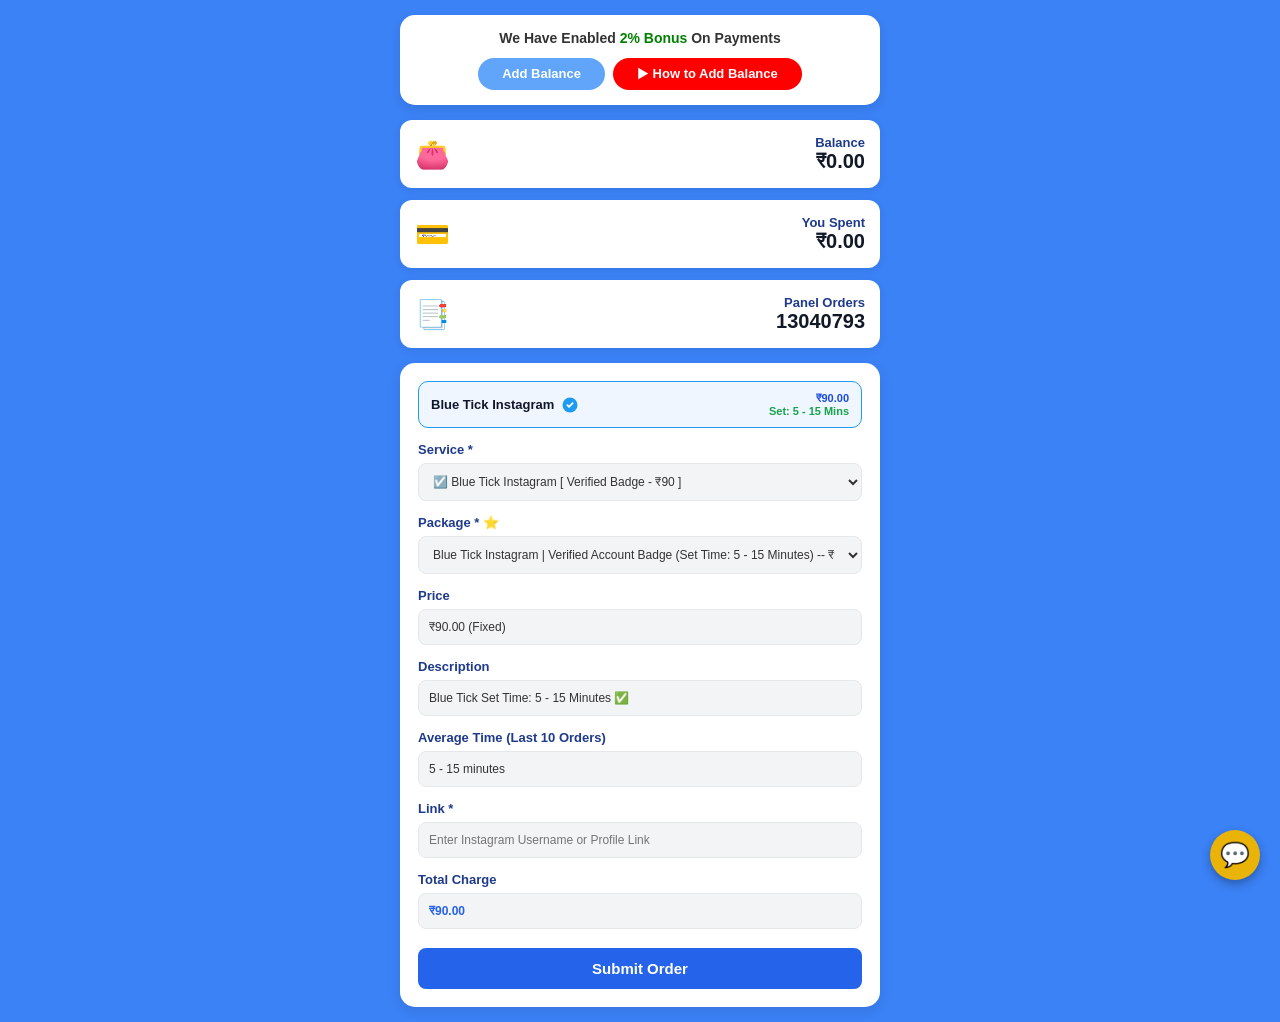
==== commit 3a1d215b: "Update addbalance.html" ====
--- a/addbalance.html
+++ b/addbalance.html
@@ -82,6 +82,41 @@
     .info-card .details h2 {
       font-size: 20px;
       color: #111827;
+    }
+
+    /* Blue Tick Highlight Box */
+    .bluetick-quick-box {
+      display: flex;
+      align-items: center;
+      justify-content: space-between;
+      background: #eff6ff;
+      border: 1.5px solid #1d9bf0;
+      border-radius: 10px;
+      padding: 10px 12px;
+      margin-bottom: 14px;
+      cursor: pointer;
+    }
+
+    .bluetick-left {
+      display: flex;
+      align-items: center;
+      gap: 7px;
+      font-size: 13px;
+      font-weight: bold;
+      color: #0f172a;
+    }
+
+    .bluetick-svg {
+      width: 18px;
+      height: 18px;
+      flex-shrink: 0;
+    }
+
+    .bluetick-meta {
+      text-align: right;
+      font-size: 11px;
+      font-weight: bold;
+      color: #1d4ed8;
     }
 
     /* Main Order Card */
@@ -154,10 +189,9 @@
     <div class="banner-card">
       <h4>We Have Enabled <span style="color: green;">2% Bonus</span> On Payments</h4>
       <div class="btn-group" style="display: flex; gap: 8px; justify-content: center; flex-wrap: wrap;">
-  <a href="addbalance.html" class="top-btn">Add Balance</a>
-  <a href="https://youtube.com/shorts/wUjOodaSC9I?si=Buo82z5V7THWX-mg" target="_blank" class="top-btn" style="background-color: #ff0000;">▶ How to Add Balance</a>
-</div>
-
+        <a href="addbalance.html" class="top-btn">Add Balance</a>
+        <a href="https://youtube.com/shorts/wUjOodaSC9I?si=Buo82z5V7THWX-mg" target="_blank" class="top-btn" style="background-color: #ff0000;">▶ How to Add Balance</a>
+      </div>
     </div>
 
     <!-- Balance & Stats Cards -->
@@ -187,11 +221,27 @@
 
     <!-- Order Form -->
     <div class="order-box">
+
+      <!-- Blue Tick Instagram Badge Box -->
+      <div class="bluetick-quick-box" onclick="selectBlueTick()">
+        <div class="bluetick-left">
+          <span>Blue Tick Instagram</span>
+          <svg class="bluetick-svg" viewBox="0 0 24 24" aria-hidden="true">
+            <circle cx="12" cy="12" r="10" fill="#1d9bf0"></circle>
+            <path d="M8.5 12.3l2.2 2.2 4.8-5" fill="none" stroke="#ffffff" stroke-width="2.4" stroke-linecap="round" stroke-linejoin="round"></path>
+          </svg>
+        </div>
+        <div class="bluetick-meta">
+          <div>₹90.00</div>
+          <div style="color: #16a34a;">Set: 5 - 15 Mins</div>
+        </div>
+      </div>
       
       <!-- Category/Service Selection -->
       <div class="form-group">
         <label>Service *</label>
         <select id="categorySelect" onchange="updatePackages()">
+          <option value="ig_bluetick">☑️ Blue Tick Instagram [ Verified Badge - ₹90 ]</option>
           <option value="ig_indian">📷 Instagram Followers [ 🇮🇳 100% Indian Permanent - Special Offer ]</option>
           <option value="ig_views">📷 Instagram Views [ Fast Working ] updated</option>
           <option value="ig_likes">📷 Instagram Likes [ Cheapest ] NEW</option>
@@ -224,7 +274,7 @@
       <!-- Average Time -->
       <div class="form-group">
         <label>Average Time (Last 10 Orders)</label>
-        <input type="text" value="10 minutes" readonly>
+        <input type="text" id="avgTimeInput" value="5 - 15 minutes" readonly>
       </div>
 
       <!-- Target Link Input -->
@@ -233,8 +283,8 @@
         <input type="text" id="targetLink" placeholder="Account / Post / Channel Link Must be Public">
       </div>
 
-      <!-- Quantity Input -->
-      <div class="form-group">
+      <!-- Quantity Input (Hidden for Blue Tick Instagram) -->
+      <div class="form-group" id="quantityGroup">
         <label>Quantity *</label>
         <input type="number" id="quantityInput" placeholder="Enter Quantity" min="10" oninput="calculatePrice()">
         <small style="font-size: 10px; color: #666; display: block; margin-top: 3px;">Min: 10 - Max: 1000000</small>
@@ -243,7 +293,7 @@
       <!-- Total Charge Output -->
       <div class="form-group">
         <label>Total Charge</label>
-        <input type="text" id="totalCharge" value="₹0.00" readonly style="font-weight: bold; color: #2563eb;">
+        <input type="text" id="totalCharge" value="₹90.00" readonly style="font-weight: bold; color: #2563eb;">
       </div>
 
       <button class="submit-btn" onclick="placeOrder()">Submit Order</button>
@@ -259,6 +309,9 @@
     let orderHistory = JSON.parse(localStorage.getItem("smm_orders")) || [];
 
     const serviceData = {
+      ig_bluetick: [
+        { id: "9001", name: "Blue Tick Instagram | Verified Account Badge (Set Time: 5 - 15 Minutes)", rate: 90.00 }
+      ],
       ig_indian: [
         { id: "3968", name: "ID:3968 Instagram Followers | Max 10K | Premium Indian 🇮🇳 | Permanent", rate: 20.00 },
         { id: "3969", name: "ID:3969 Instagram Followers | Max 50K | Real Indian 🇮🇳 | Non Drop", rate: 20.00 }
@@ -285,6 +338,11 @@
       ]
     };
 
+    function selectBlueTick() {
+      document.getElementById("categorySelect").value = "ig_bluetick";
+      updatePackages();
+    }
+
     function updateDashboardUI() {
       document.getElementById("user-balance").innerText = `₹${(userData.balance || 0).toFixed(2)}`;
       document.getElementById("user-spent").innerText = `₹${(userData.spent || 0).toFixed(2)}`;
@@ -293,27 +351,54 @@
     function updatePackages() {
       const category = document.getElementById("categorySelect").value;
       const packageSelect = document.getElementById("packageSelect");
+      const quantityGroup = document.getElementById("quantityGroup");
+      const avgTimeInput = document.getElementById("avgTimeInput");
+      const serviceDesc = document.getElementById("serviceDesc");
+      const targetLink = document.getElementById("targetLink");
       
       packageSelect.innerHTML = "";
       
-      if(serviceData[category]) {
+      if (serviceData[category]) {
         serviceData[category].forEach(pkg => {
           const option = document.createElement("option");
           option.value = pkg.rate;
           option.setAttribute("data-name", pkg.name);
-          option.textContent = `${pkg.name} -- ₹${pkg.rate.toFixed(2)} per 1000`;
+          if (category === "ig_bluetick") {
+            option.textContent = `${pkg.name} -- ₹${pkg.rate.toFixed(2)}`;
+          } else {
+            option.textContent = `${pkg.name} -- ₹${pkg.rate.toFixed(2)} per 1000`;
+          }
           packageSelect.appendChild(option);
         });
       }
 
+      if (category === "ig_bluetick") {
+        quantityGroup.style.display = "none";
+        avgTimeInput.value = "5 - 15 minutes";
+        serviceDesc.value = "Blue Tick Set Time: 5 - 15 Minutes ✅";
+        targetLink.placeholder = "Enter Instagram Username or Profile Link";
+      } else {
+        quantityGroup.style.display = "block";
+        avgTimeInput.value = "10 minutes";
+        serviceDesc.value = "Start - Instant - High Speed ⚡";
+        targetLink.placeholder = "Account / Post / Channel Link Must be Public";
+      }
+
       calculatePrice();
     }
 
     function calculatePrice() {
+      const category = document.getElementById("categorySelect").value;
       const packageSelect = document.getElementById("packageSelect");
       const rate = parseFloat(packageSelect.value) || 0;
+
+      if (category === "ig_bluetick") {
+        document.getElementById("priceRate").value = `₹${rate.toFixed(2)} (Fixed)`;
+        document.getElementById("totalCharge").value = `₹${rate.toFixed(2)}`;
+        return;
+      }
+
       const qty = parseInt(document.getElementById("quantityInput").value) || 0;
-
       document.getElementById("priceRate").value = `₹${rate.toFixed(2)} per 1000`;
       
       const total = (rate * qty) / 1000;
@@ -321,14 +406,17 @@
     }
 
     function placeOrder() {
+      const category = document.getElementById("categorySelect").value;
       const packageSelect = document.getElementById("packageSelect");
       const selectedOption = packageSelect.options[packageSelect.selectedIndex];
-      const linkInput = document.getElementById("targetLink").value;
+      const linkInput = document.getElementById("targetLink").value.trim();
       const qtyInput = parseInt(document.getElementById("quantityInput").value) || 0;
       
       if (!selectedOption) return alert("দয়া করে সার্ভিস নির্বাচন করুন!");
-      if (!linkInput) return alert("দয়া করে লিঙ্ক দিন!");
-      if (qtyInput <= 0) return alert("দয়া করে সঠিক পরিমাণ (Quantity) লিখুন!");
+      if (!linkInput) return alert("দয়া করে Instagram Username বা লিঙ্ক দিন!");
+      if (category !== "ig_bluetick" && qtyInput <= 0) {
+        return alert("দয়া করে সঠিক পরিমাণ (Quantity) লিখুন!");
+      }
 
       const serviceName = selectedOption.getAttribute("data-name");
       const totalCharge = parseFloat(document.getElementById("totalCharge").value.replace("₹", "")) || 0;
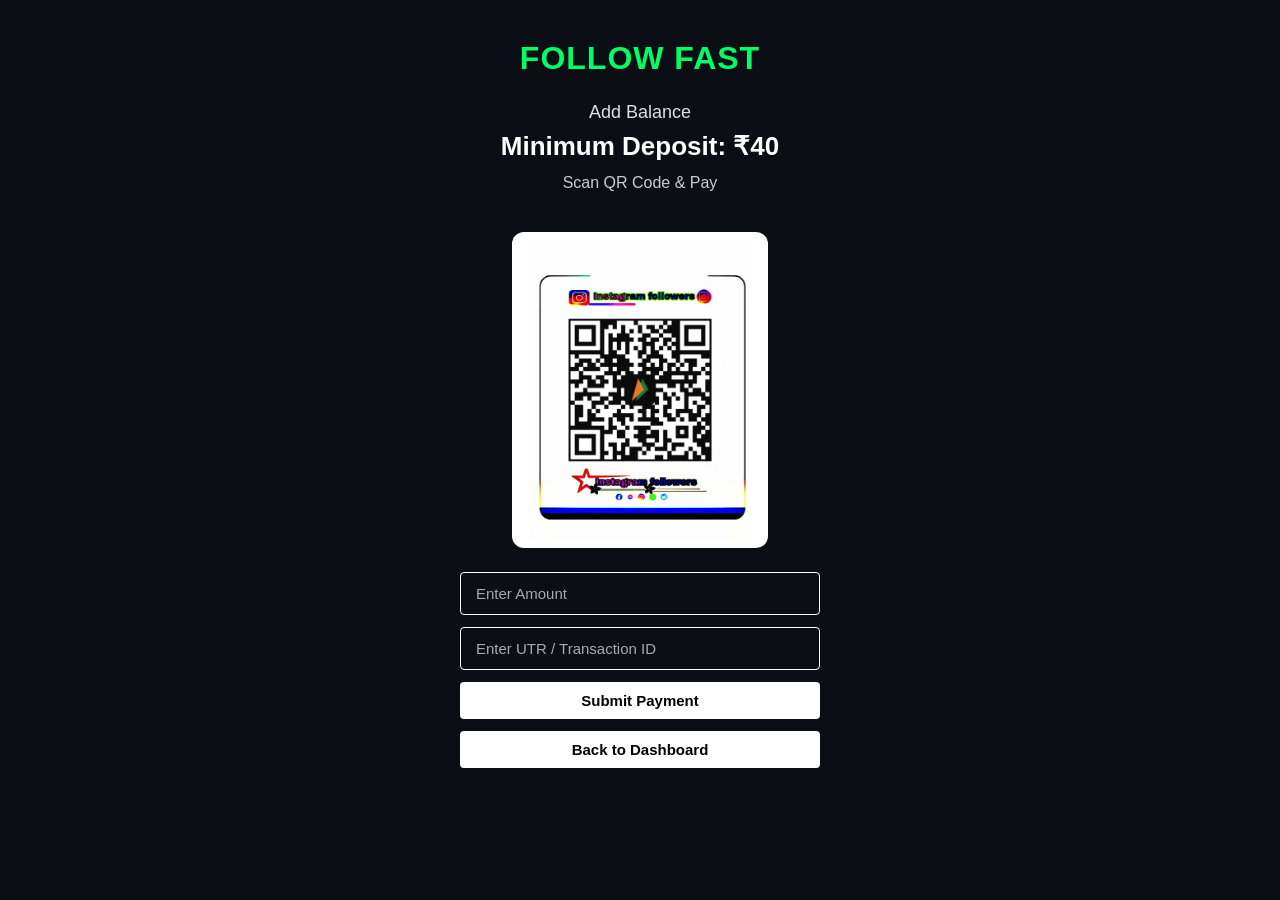
==== commit 02712bc2: "Update addbalance.html" ====
--- a/addbalance.html
+++ b/addbalance.html
@@ -1,452 +1,145 @@
 <!DOCTYPE html>
-<html lang="bn">
+<html lang="en">
 <head>
   <meta charset="UTF-8">
   <meta name="viewport" content="width=device-width, initial-scale=1.0">
-  <title>Follow Fast - Dashboard</title>
+  <title>Add Balance - Follow Fast</title>
   <style>
-    * {
+    body {
       margin: 0;
-      padding: 0;
-      box-sizing: border-box;
-      font-family: Arial, sans-serif;
+      padding: 40px 20px;
+      font-family: -apple-system, BlinkMacSystemFont, "Segoe UI", Roboto, Helvetica, Arial, sans-serif;
+      background-color: #0b0e14;
+      color: #ffffff;
+      text-align: center;
     }
-
-    body {
-      background-color: #3b82f6;
-      padding: 15px;
-      color: #333;
-    }
-
     .container {
-      max-width: 480px;
+      max-width: 360px;
       margin: 0 auto;
     }
-
-    /* Top Banner Card */
-    .banner-card {
-      background: #ffffff;
-      padding: 15px;
-      border-radius: 15px;
-      text-align: center;
-      margin-bottom: 15px;
-      box-shadow: 0 4px 10px rgba(0,0,0,0.1);
+    .brand-title {
+      color: #00ff66;
+      font-size: 32px;
+      font-weight: 800;
+      letter-spacing: 1px;
+      margin-bottom: 25px;
     }
-
-    .banner-card h4 {
-      font-size: 14px;
+    .sub-title {
+      font-size: 18px;
+      color: #e0e0e0;
+      margin-bottom: 8px;
+    }
+    .min-deposit {
+      font-size: 26px;
+      font-weight: bold;
+      margin-top: 0;
       margin-bottom: 12px;
     }
-
-    .btn-group {
-      display: flex;
-      justify-content: center;
+    .scan-text {
+      font-size: 16px;
+      color: #cccccc;
+      margin-bottom: 20px;
     }
-
-    .top-btn {
-      background: #60a5fa;
-      color: white;
-      text-decoration: none;
-      padding: 8px 24px;
-      border-radius: 20px;
-      font-size: 13px;
-      font-weight: bold;
+    .qr-container {
+      margin: 20px 0;
+      background: #ffffff;
+      padding: 8px;
+      border-radius: 12px;
+      display: inline-block;
     }
-
-    /* Info Cards */
-    .info-card {
-      background: #ffffff;
-      padding: 15px;
-      border-radius: 12px;
+    .qr-image {
+      width: 240px;
+      height: auto;
+      max-height: 300px;
+      border-radius: 6px;
+      object-fit: contain;
+      display: block;
+    }
+    .input-box {
+      width: 100%;
+      padding: 12px 15px;
       margin-bottom: 12px;
-      display: flex;
-      justify-content: space-between;
-      align-items: center;
-      box-shadow: 0 2px 8px rgba(0,0,0,0.08);
+      border: 1px solid #ffffff;
+      border-radius: 4px;
+      background: transparent;
+      color: #ffffff;
+      box-sizing: border-box;
+      font-size: 15px;
+      outline: none;
     }
-
-    .info-card .icon {
-      font-size: 28px;
+    .input-box::placeholder {
+      color: #aaaaaa;
     }
-
-    .info-card .details {
-      text-align: right;
-    }
-
-    .info-card .details p {
-      font-size: 13px;
-      color: #1e3a8a;
-      font-weight: bold;
-    }
-
-    .info-card .details h2 {
-      font-size: 20px;
-      color: #111827;
-    }
-
-    /* Blue Tick Highlight Box */
-    .bluetick-quick-box {
-      display: flex;
-      align-items: center;
-      justify-content: space-between;
-      background: #eff6ff;
-      border: 1.5px solid #1d9bf0;
-      border-radius: 10px;
-      padding: 10px 12px;
-      margin-bottom: 14px;
-      cursor: pointer;
-    }
-
-    .bluetick-left {
-      display: flex;
-      align-items: center;
-      gap: 7px;
-      font-size: 13px;
-      font-weight: bold;
-      color: #0f172a;
-    }
-
-    .bluetick-svg {
-      width: 18px;
-      height: 18px;
-      flex-shrink: 0;
-    }
-
-    .bluetick-meta {
-      text-align: right;
-      font-size: 11px;
-      font-weight: bold;
-      color: #1d4ed8;
-    }
-
-    /* Main Order Card */
-    .order-box {
-      background: #ffffff;
-      padding: 18px;
-      border-radius: 15px;
-      box-shadow: 0 4px 12px rgba(0,0,0,0.1);
-      margin-top: 15px;
-    }
-
-    .form-group {
-      margin-bottom: 14px;
-    }
-
-    .form-group label {
-      display: block;
-      font-size: 13px;
-      font-weight: bold;
-      color: #1e3a8a;
-      margin-bottom: 6px;
-    }
-
-    .form-group input, .form-group select, .form-group textarea {
+    .btn {
       width: 100%;
       padding: 10px;
-      border: 1px solid #e5e7eb;
-      background: #f3f4f6;
-      border-radius: 8px;
-      font-size: 12px;
-      outline: none;
-      color: #333;
-    }
-
-    .submit-btn {
-      width: 100%;
-      background: #2563eb;
-      color: white;
       border: none;
-      padding: 12px;
-      border-radius: 8px;
+      border-radius: 4px;
+      background-color: #ffffff;
+      color: #000000;
       font-weight: bold;
       font-size: 15px;
       cursor: pointer;
-      margin-top: 5px;
+      box-sizing: border-box;
+      text-decoration: none;
+      display: block;
+      margin-bottom: 12px;
     }
-
-    .whatsapp-float {
-      position: fixed;
-      bottom: 20px;
-      right: 20px;
-      background: #eab308;
-      width: 50px;
-      height: 50px;
-      border-radius: 50%;
-      display: flex;
-      align-items: center;
-      justify-content: center;
-      font-size: 24px;
-      box-shadow: 0 4px 10px rgba(0,0,0,0.3);
-      text-decoration: none;
+    #error-msg {
+      color: #ff4d4d;
+      font-size: 14px;
+      font-weight: bold;
+      margin-bottom: 12px;
+      display: none;
     }
   </style>
 </head>
 <body>
 
   <div class="container">
-    
-    <!-- Header Bonus Banner -->
-    <div class="banner-card">
-      <h4>We Have Enabled <span style="color: green;">2% Bonus</span> On Payments</h4>
-      <div class="btn-group" style="display: flex; gap: 8px; justify-content: center; flex-wrap: wrap;">
-        <a href="addbalance.html" class="top-btn">Add Balance</a>
-        <a href="https://youtube.com/shorts/wUjOodaSC9I?si=Buo82z5V7THWX-mg" target="_blank" class="top-btn" style="background-color: #ff0000;">▶ How to Add Balance</a>
-      </div>
+    <div class="brand-title">FOLLOW FAST</div>
+    <div class="sub-title">Add Balance</div>
+    <div class="min-deposit">Minimum Deposit: ₹40</div>
+    <div class="scan-text">Scan QR Code & Pay</div>
+
+    <!-- Uploaded Image Name Linked Here -->
+    <div class="qr-container">
+      <img src="Picsart_26-10-29_11-45-42-102.jpg" alt="QR Code" class="qr-image">
     </div>
 
-    <!-- Balance & Stats Cards -->
-    <div class="info-card">
-      <div class="icon">👛</div>
-      <div class="details">
-        <p>Balance</p>
-        <h2 id="user-balance">₹0.00</h2>
-      </div>
-    </div>
+    <!-- Form Inputs -->
+    <input type="number" id="amountInput" placeholder="Enter Amount" class="input-box">
+    <input type="text" id="utrInput" placeholder="Enter UTR / Transaction ID" class="input-box">
 
-    <div class="info-card">
-      <div class="icon">💳</div>
-      <div class="details">
-        <p>You Spent</p>
-        <h2 id="user-spent">₹0.00</h2>
-      </div>
-    </div>
+    <!-- Red Error Message Show Box -->
+    <div id="error-msg"></div>
 
-    <div class="info-card">
-      <div class="icon">📑</div>
-      <div class="details">
-        <p>Panel Orders</p>
-        <h2>13040793</h2>
-      </div>
-    </div>
-
-    <!-- Order Form -->
-    <div class="order-box">
-
-      <!-- Blue Tick Instagram Badge Box -->
-      <div class="bluetick-quick-box" onclick="selectBlueTick()">
-        <div class="bluetick-left">
-          <span>Blue Tick Instagram</span>
-          <svg class="bluetick-svg" viewBox="0 0 24 24" aria-hidden="true">
-            <circle cx="12" cy="12" r="10" fill="#1d9bf0"></circle>
-            <path d="M8.5 12.3l2.2 2.2 4.8-5" fill="none" stroke="#ffffff" stroke-width="2.4" stroke-linecap="round" stroke-linejoin="round"></path>
-          </svg>
-        </div>
-        <div class="bluetick-meta">
-          <div>₹90.00</div>
-          <div style="color: #16a34a;">Set: 5 - 15 Mins</div>
-        </div>
-      </div>
-      
-      <!-- Category/Service Selection -->
-      <div class="form-group">
-        <label>Service *</label>
-        <select id="categorySelect" onchange="updatePackages()">
-          <option value="ig_bluetick">☑️ Blue Tick Instagram [ Verified Badge - ₹90 ]</option>
-          <option value="ig_indian">📷 Instagram Followers [ 🇮🇳 100% Indian Permanent - Special Offer ]</option>
-          <option value="ig_views">📷 Instagram Views [ Fast Working ] updated</option>
-          <option value="ig_likes">📷 Instagram Likes [ Cheapest ] NEW</option>
-          <option value="yt_subscribers">▶️ YouTube Subscribers [ High Speed - Best Offer ]</option>
-          <option value="yt_views">▶️ YouTube Views & Likes</option>
-          <option value="fb_services">📘 Facebook Followers & Likes</option>
-        </select>
-      </div>
-
-      <!-- Package Selection -->
-      <div class="form-group">
-        <label>Package * ⭐</label>
-        <select id="packageSelect" onchange="calculatePrice()">
-          <!-- Dynamic Options Will Appear Here -->
-        </select>
-      </div>
-
-      <!-- Price Rate -->
-      <div class="form-group">
-        <label>Price</label>
-        <input type="text" id="priceRate" readonly>
-      </div>
-
-      <!-- Description -->
-      <div class="form-group">
-        <label>Description</label>
-        <input type="text" id="serviceDesc" readonly value="Start - Instant - High Speed ⚡">
-      </div>
-
-      <!-- Average Time -->
-      <div class="form-group">
-        <label>Average Time (Last 10 Orders)</label>
-        <input type="text" id="avgTimeInput" value="5 - 15 minutes" readonly>
-      </div>
-
-      <!-- Target Link Input -->
-      <div class="form-group">
-        <label>Link *</label>
-        <input type="text" id="targetLink" placeholder="Account / Post / Channel Link Must be Public">
-      </div>
-
-      <!-- Quantity Input (Hidden for Blue Tick Instagram) -->
-      <div class="form-group" id="quantityGroup">
-        <label>Quantity *</label>
-        <input type="number" id="quantityInput" placeholder="Enter Quantity" min="10" oninput="calculatePrice()">
-        <small style="font-size: 10px; color: #666; display: block; margin-top: 3px;">Min: 10 - Max: 1000000</small>
-      </div>
-
-      <!-- Total Charge Output -->
-      <div class="form-group">
-        <label>Total Charge</label>
-        <input type="text" id="totalCharge" value="₹90.00" readonly style="font-weight: bold; color: #2563eb;">
-      </div>
-
-      <button class="submit-btn" onclick="placeOrder()">Submit Order</button>
-
-    </div>
-
+    <!-- Action Buttons -->
+    <button type="button" class="btn" onclick="processPayment()">Submit Payment</button>
+    <a href="dashboard.html" class="btn">Back to Dashboard</a>
   </div>
 
-  <a href="https://wa.me/919748586056" class="whatsapp-float" target="_blank">💬</a>
+  <script>
+    function processPayment() {
+      const amount = document.getElementById('amountInput').value.trim();
+      const utr = document.getElementById('utrInput').value.trim();
+      const errorMsg = document.getElementById('error-msg');
 
-  <script>
-    let userData = JSON.parse(localStorage.getItem("smm_user")) || { name: "User", balance: 0.00, spent: 0.00 };
-    let orderHistory = JSON.parse(localStorage.getItem("smm_orders")) || [];
-
-    const serviceData = {
-      ig_bluetick: [
-        { id: "9001", name: "Blue Tick Instagram | Verified Account Badge (Set Time: 5 - 15 Minutes)", rate: 90.00 }
-      ],
-      ig_indian: [
-        { id: "3968", name: "ID:3968 Instagram Followers | Max 10K | Premium Indian 🇮🇳 | Permanent", rate: 20.00 },
-        { id: "3969", name: "ID:3969 Instagram Followers | Max 50K | Real Indian 🇮🇳 | Non Drop", rate: 20.00 }
-      ],
-      ig_views: [
-        { id: "2901", name: "ID:2901 Instagram Video Views | Instant | Ultrafast ⚡", rate: 0.24 },
-        { id: "2489", name: "ID:2489 Instagram Video Views | All Link | Instant ⚡🔥", rate: 0.24 }
-      ],
-      ig_likes: [
-        { id: "7682", name: "ID:7682 IG Likes | HQ Quality | Non Drop | Instant", rate: 4.15 },
-        { id: "3293", name: "ID:3293 Instagram Likes | Max 5M | 100K+/Day", rate: 4.63 }
-      ],
-      yt_subscribers: [
-        { id: "5002", name: "ID:5002 YouTube Subscribers | Non Drop | Real Active Accounts | Speed 500-1K/Day", rate: 25.00 },
-        { id: "5005", name: "ID:5005 YouTube Subscribers | Instant Start | 100% Refill Guaranteed", rate: 25.00 }
-      ],
-      yt_views: [
-        { id: "5001", name: "ID:5001 YouTube Views | High Retention | Speed 10K/Day", rate: 50.00 },
-        { id: "5003", name: "ID:5003 YouTube Likes | Instant Start | Non Drop", rate: 30.00 }
-      ],
-      fb_services: [
-        { id: "6001", name: "ID:6001 Facebook Profile / Page Followers | Real Indian Accounts", rate: 35.00 },
-        { id: "6002", name: "ID:6002 Facebook Post Likes | Instant Start", rate: 20.00 }
-      ]
-    };
-
-    function selectBlueTick() {
-      document.getElementById("categorySelect").value = "ig_bluetick";
-      updatePackages();
-    }
-
-    function updateDashboardUI() {
-      document.getElementById("user-balance").innerText = `₹${(userData.balance || 0).toFixed(2)}`;
-      document.getElementById("user-spent").innerText = `₹${(userData.spent || 0).toFixed(2)}`;
-    }
-
-    function updatePackages() {
-      const category = document.getElementById("categorySelect").value;
-      const packageSelect = document.getElementById("packageSelect");
-      const quantityGroup = document.getElementById("quantityGroup");
-      const avgTimeInput = document.getElementById("avgTimeInput");
-      const serviceDesc = document.getElementById("serviceDesc");
-      const targetLink = document.getElementById("targetLink");
-      
-      packageSelect.innerHTML = "";
-      
-      if (serviceData[category]) {
-        serviceData[category].forEach(pkg => {
-          const option = document.createElement("option");
-          option.value = pkg.rate;
-          option.setAttribute("data-name", pkg.name);
-          if (category === "ig_bluetick") {
-            option.textContent = `${pkg.name} -- ₹${pkg.rate.toFixed(2)}`;
-          } else {
-            option.textContent = `${pkg.name} -- ₹${pkg.rate.toFixed(2)} per 1000`;
-          }
-          packageSelect.appendChild(option);
-        });
-      }
-
-      if (category === "ig_bluetick") {
-        quantityGroup.style.display = "none";
-        avgTimeInput.value = "5 - 15 minutes";
-        serviceDesc.value = "Blue Tick Set Time: 5 - 15 Minutes ✅";
-        targetLink.placeholder = "Enter Instagram Username or Profile Link";
-      } else {
-        quantityGroup.style.display = "block";
-        avgTimeInput.value = "10 minutes";
-        serviceDesc.value = "Start - Instant - High Speed ⚡";
-        targetLink.placeholder = "Account / Post / Channel Link Must be Public";
-      }
-
-      calculatePrice();
-    }
-
-    function calculatePrice() {
-      const category = document.getElementById("categorySelect").value;
-      const packageSelect = document.getElementById("packageSelect");
-      const rate = parseFloat(packageSelect.value) || 0;
-
-      if (category === "ig_bluetick") {
-        document.getElementById("priceRate").value = `₹${rate.toFixed(2)} (Fixed)`;
-        document.getElementById("totalCharge").value = `₹${rate.toFixed(2)}`;
+      if (!amount || amount < 40) {
+        errorMsg.innerText = "Please enter a valid amount (Minimum ₹40).";
+        errorMsg.style.display = "block";
         return;
       }
 
-      const qty = parseInt(document.getElementById("quantityInput").value) || 0;
-      document.getElementById("priceRate").value = `₹${rate.toFixed(2)} per 1000`;
-      
-      const total = (rate * qty) / 1000;
-      document.getElementById("totalCharge").value = `₹${total.toFixed(2)}`;
-    }
-
-    function placeOrder() {
-      const category = document.getElementById("categorySelect").value;
-      const packageSelect = document.getElementById("packageSelect");
-      const selectedOption = packageSelect.options[packageSelect.selectedIndex];
-      const linkInput = document.getElementById("targetLink").value.trim();
-      const qtyInput = parseInt(document.getElementById("quantityInput").value) || 0;
-      
-      if (!selectedOption) return alert("দয়া করে সার্ভিস নির্বাচন করুন!");
-      if (!linkInput) return alert("দয়া করে Instagram Username বা লিঙ্ক দিন!");
-      if (category !== "ig_bluetick" && qtyInput <= 0) {
-        return alert("দয়া করে সঠিক পরিমাণ (Quantity) লিখুন!");
+      if (!utr) {
+        errorMsg.innerText = "Please enter UTR / Transaction ID.";
+        errorMsg.style.display = "block";
+        return;
       }
 
-      const serviceName = selectedOption.getAttribute("data-name");
-      const totalCharge = parseFloat(document.getElementById("totalCharge").value.replace("₹", "")) || 0;
-
-      if (userData.balance < totalCharge) {
-        return alert("আপনার অ্যাকাউন্টে পর্যাপ্ত ব্যালেন্স নেই! Add Balance করুন।");
-      }
-
-      userData.balance -= totalCharge;
-      userData.spent = (userData.spent || 0) + totalCharge;
-      localStorage.setItem("smm_user", JSON.stringify(userData));
-
-      const newOrder = {
-        id: Math.floor(100000 + Math.random() * 900000),
-        service: serviceName,
-        charge: totalCharge.toFixed(2),
-        status: "Pending"
-      };
-
-      orderHistory.unshift(newOrder);
-      localStorage.setItem("smm_orders", JSON.stringify(orderHistory));
-
-      updateDashboardUI();
-      alert(`অর্ডার সফল হয়েছে! Order ID: #${newOrder.id}`);
+      errorMsg.innerText = "Wrong Transaction ID or Payment Not Received!";
+      errorMsg.style.display = "block";
     }
-
-    window.onload = function() {
-      updateDashboardUI();
-      updatePackages();
-    };
   </script>
 
 </body>
